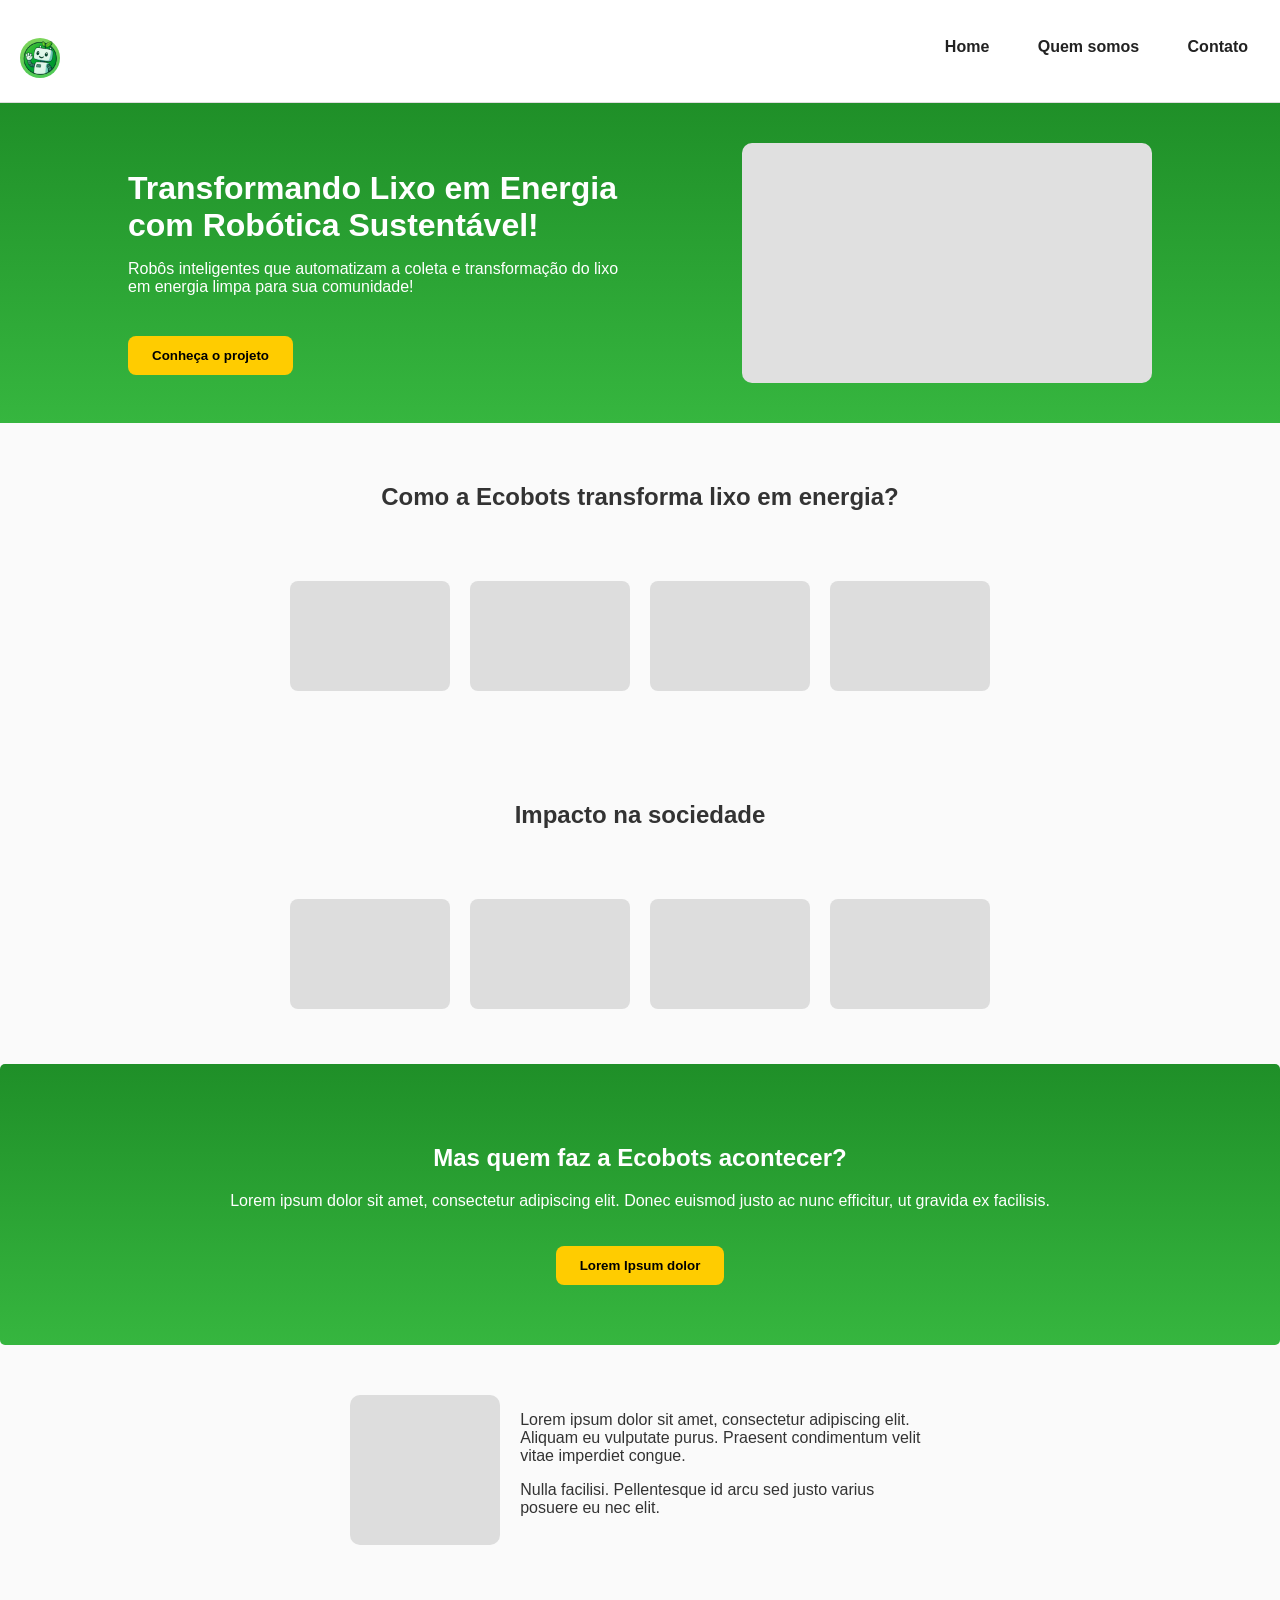
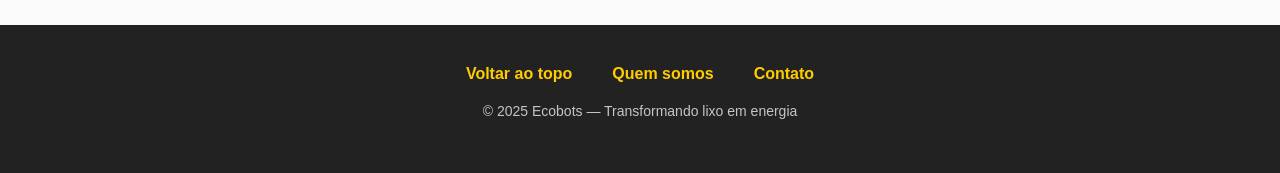
==== index.html @ 26a46a40 "primeiro commit" ====
<!DOCTYPE html>
<html lang="pt-br">
<head>
    <meta charset="UTF-8">
    <meta name="viewport" content="width=device-width, initial-scale=1.0">
    <title>Ecobots - Transformando lixo em energia</title>
    <link rel="stylesheet" href="style.css">
</head>
<body>

    <!-- NAVBAR -->
    <header class="navbar">
       <div class="logo">
    <img src="img/logo.jpg" alt="Logo da Ecobots">
</div>
        <nav>
            <a href="#">Home</a>
            <a href="quemSomos.html">Quem somos</a>
            <a href="#">Contato</a>
        </nav>
    </header>

    <!-- MAIN -->
    <section class="hero">
        <div class="hero-text">
            <h1>Transformando Lixo em Energia com Robótica Sustentável!</h1>
            <p>Robôs inteligentes que automatizam a coleta e transformação do lixo em energia limpa para sua comunidade!</p>
            <button class="btn">Conheça o projeto</button>
        </div>
        <div class="hero-img"></div>
    </section>

    <!-- COMO FUNCIONA -->
    <section class="section-title">
        <h2>Como a Ecobots transforma lixo em energia?</h2>
    </section>

    <section class="cards-row">
        <div class="card"></div>
        <div class="card"></div>
        <div class="card"></div>
        <div class="card"></div>
    </section>

    <!-- IMPACTO -->
    <section class="section-title">
        <h2>Impacto na sociedade</h2>
    </section>

    <section class="cards-row">
        <div class="card"></div>
        <div class="card"></div>
        <div class="card"></div>
        <div class="card"></div>
    </section>

    <!-- QUEM FAZ -->
    <section class="green-block">
        <h2>Mas quem faz a Ecobots acontecer?</h2>
        <p>Lorem ipsum dolor sit amet, consectetur adipiscing elit. Donec euismod justo ac nunc efficitur, ut gravida ex facilisis.</p>
        <button class="btn">Lorem Ipsum dolor</button>
    </section>

    <section class="cards-row">
        <div class="profile-img"></div>
        <div class="profile-text">
            <p>Lorem ipsum dolor sit amet, consectetur adipiscing elit. Aliquam eu vulputate purus. Praesent condimentum velit vitae imperdiet congue.</p>
            <p>Nulla facilisi. Pellentesque id arcu sed justo varius posuere eu nec elit.</p>
        </div>
    </section>

    <!-- FOOTER -->
<footer class="footer">
    <div class="footer-links">
        <a href="#">Voltar ao topo</a>
        <a href="quemSomos.html">Quem somos</a>
        <a href="#">Contato</a>
    </div>
    <p class="footer-copy">© 2025 Ecobots — Transformando lixo em energia</p>
</footer>


</body>
</html>
---- style.css ----
body {
    margin: 0;
    font-family: Arial, Helvetica, sans-serif;
    background: #fafafa;
    color: #333;
}

/* NAVBAR */
.navbar {
    display: flex;
    justify-content: space-between;
    padding: 20px;
    background: rgb(255, 255, 255);
    border-bottom: 1px solid #ddd;
    padding-top: 3%;
    
}

.navbar a {
    padding: 6px 12px;
    border-radius: 6px;
    transition: 0.3s ease;
}

.navbar a:hover {
    background: #1f8f28;
    color: white;
}

.logo img {
    height: 40px;
    width: auto;
    border-radius: 50%;
}


.navbar a {
    margin-left: 20px;
    text-decoration: none;
    color: #222;
    font-weight: 600;
    border-color: black;
}

/* HERO */
.hero {
    background: linear-gradient(#1f8f28, #36b63f);
    display: flex;
    justify-content: space-between;
    padding: 40px 10%;
    color: white;
}

.hero-text {
    max-width: 50%;
}

.hero-text h1 {
    font-size: 32px;
    margin-bottom: 15px;
}

.hero-text p {
    margin-bottom: 20px;
}

.hero-img {
    width: 40%;
    height: 240px;
    background: #e0e0e0;
    border-radius: 10px;
}

.green-block{
    border-radius: 5px;
}

/* CARDS */
.section-title {
    text-align: center;
    margin: 60px 0 20px;
}

.cards-row {
    display: flex;
    justify-content: center;
    gap: 20px;
    padding: 50px 10%;
    margin-bottom: 5px;
}

.card {
    width: 160px;
    height: 110px;
    background: #ddd;
    border-radius: 8px;
}

/* BLOCO VERDE */
.green-block {
    background: linear-gradient(#1f8f28, #36b63f);
    padding: 60px 10%;
    text-align: center;
    color: white;
}

.btn {
    background: #ffcc00;
    padding: 12px 24px;
    border: none;
    font-weight: bold;
    border-radius: 8px;
    cursor: pointer;
    margin-top: 20px;
}

/* PERFIL */
.profile-img {
    width: 150px;
    height: 150px;
    background: #ddd;
    border-radius: 10px;
}

.profile-text {
    max-width: 40%;
}

/* FOOTER */
.footer {
    background: #222;
    color: #eee;
    padding: 40px 10%;
    text-align: center;
    margin-top: 30px;
}

.footer-links {
    display: flex;
    justify-content: center;
    gap: 40px;
    margin-bottom: 20px;
}

.footer a {
    text-decoration: none;
    color: #ffcc00;
    font-weight: bold;
}

.footer a:hover {
    text-decoration: underline;
}

.footer-copy {
    font-size: 14px;
    opacity: 0.8;
}

/* TÍTULO DE PÁGINA */
.page-header {
    text-align: center;
    padding: 60px 10%;
    background: #1f8f28;
    color: white;
}

.page-header p {
    margin-top: 10px;
    opacity: 0.9;
}

/* QUEM SOMOS PÁGINA */
.quem-somos-page {
    display: flex;
    justify-content: space-between;
    align-items: flex-start;
    padding: 60px 10%;
    gap: 40px;
}

.qs-text {
    flex: 1;
    padding-bottom: 5px;
    color: #333;
}

.qs-text h2 {
    font-size: 26px;
    margin-top: 20px;
    color: #1f8f28;
}

.qs-text p, 
.qs-text ul {
    font-size: 16px;
    line-height: 1.6;
    margin-bottom: 15px;
}

.qs-img {
    width: 40%;
    height: 350px;
    background: #ccc;
    border-radius: 14px;
}

/* Responsividade */
@media (max-width: 900px) {
    .quem-somos-page {
        flex-direction: column;
        text-align: center;
    }

    .qs-img {
        width: 100%;
        height: 2
        50px;
    }
}
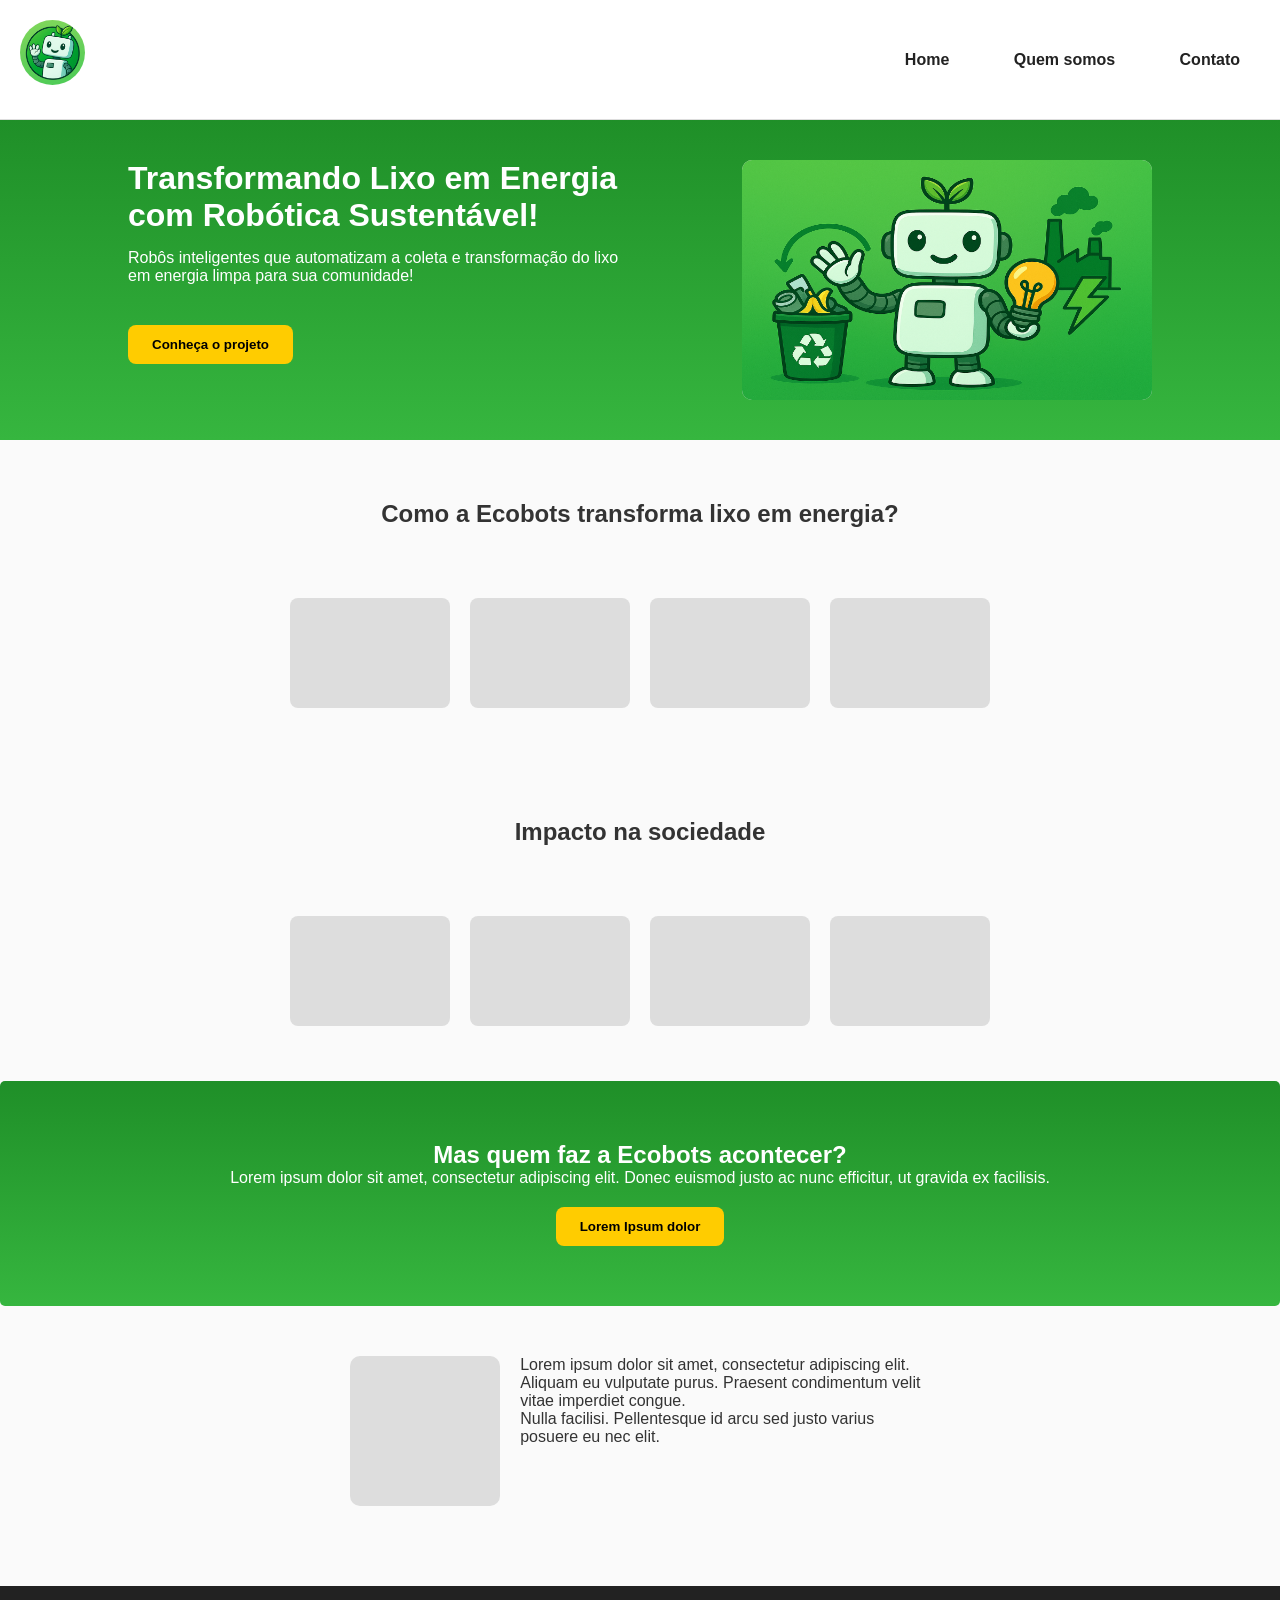
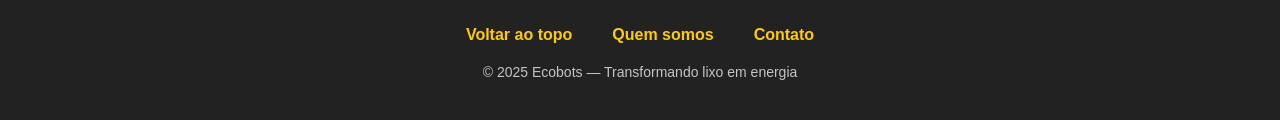
==== commit 88e7070d: "receba-adrian" ====
--- a/index.html
+++ b/index.html
@@ -1,84 +1,95 @@
 <!DOCTYPE html>
 <html lang="pt-br">
+
 <head>
     <meta charset="UTF-8">
     <meta name="viewport" content="width=device-width, initial-scale=1.0">
     <title>Ecobots - Transformando lixo em energia</title>
     <link rel="stylesheet" href="style.css">
 </head>
+
 <body>
 
     <!-- NAVBAR -->
     <header class="navbar">
-       <div class="logo">
-    <img src="img/logo.jpg" alt="Logo da Ecobots">
-</div>
+        <div class="logo">
+            <img src="img/logo.jpg" alt="Logo da Ecobots">
+        </div>
         <nav>
-            <a href="#">Home</a>
+            <a href="index.html">Home</a>
             <a href="quemSomos.html">Quem somos</a>
-            <a href="#">Contato</a>
+            <a href="contato.html">Contato</a>
         </nav>
     </header>
 
-    <!-- MAIN -->
-    <section class="hero">
-        <div class="hero-text">
-            <h1>Transformando Lixo em Energia com Robótica Sustentável!</h1>
-            <p>Robôs inteligentes que automatizam a coleta e transformação do lixo em energia limpa para sua comunidade!</p>
-            <button class="btn">Conheça o projeto</button>
-        </div>
-        <div class="hero-img"></div>
-    </section>
+    <main>
 
-    <!-- COMO FUNCIONA -->
-    <section class="section-title">
-        <h2>Como a Ecobots transforma lixo em energia?</h2>
-    </section>
+        <section class="hero">
+            <div class="hero-text">
+                <h1>Transformando Lixo em Energia com Robótica Sustentável!</h1>
+                <p>Robôs inteligentes que automatizam a coleta e transformação do lixo em energia limpa para sua
+                    comunidade!</p>
+                <button class="btn">Conheça o projeto</button>
+            </div>
+            <div class="hero-img">
+                <img src="img/Robo_energia_lixo.png" alt="img wally" class="img-main">
+            </div>
+        </section>
 
-    <section class="cards-row">
-        <div class="card"></div>
-        <div class="card"></div>
-        <div class="card"></div>
-        <div class="card"></div>
-    </section>
+        <!-- COMO FUNCIONA -->
+        <section class="section-title">
+            <h2>Como a Ecobots transforma lixo em energia?</h2>
+        </section>
 
-    <!-- IMPACTO -->
-    <section class="section-title">
-        <h2>Impacto na sociedade</h2>
-    </section>
+        <section class="cards-row">
+            <div class="card"></div>
+            <div class="card"></div>
+            <div class="card"></div>
+            <div class="card"></div>
+        </section>
 
-    <section class="cards-row">
-        <div class="card"></div>
-        <div class="card"></div>
-        <div class="card"></div>
-        <div class="card"></div>
-    </section>
+        <!-- IMPACTO -->
+        <section class="section-title">
+            <h2>Impacto na sociedade</h2>
+        </section>
 
-    <!-- QUEM FAZ -->
-    <section class="green-block">
-        <h2>Mas quem faz a Ecobots acontecer?</h2>
-        <p>Lorem ipsum dolor sit amet, consectetur adipiscing elit. Donec euismod justo ac nunc efficitur, ut gravida ex facilisis.</p>
-        <button class="btn">Lorem Ipsum dolor</button>
-    </section>
+        <section class="cards-row">
+            <div class="card"></div>
+            <div class="card"></div>
+            <div class="card"></div>
+            <div class="card"></div>
+        </section>
 
-    <section class="cards-row">
-        <div class="profile-img"></div>
-        <div class="profile-text">
-            <p>Lorem ipsum dolor sit amet, consectetur adipiscing elit. Aliquam eu vulputate purus. Praesent condimentum velit vitae imperdiet congue.</p>
-            <p>Nulla facilisi. Pellentesque id arcu sed justo varius posuere eu nec elit.</p>
-        </div>
-    </section>
+        <!-- QUEM FAZ -->
+        <section class="green-block">
+            <h2>Mas quem faz a Ecobots acontecer?</h2>
+            <p>Lorem ipsum dolor sit amet, consectetur adipiscing elit. Donec euismod justo ac nunc efficitur, ut
+                gravida ex facilisis.</p>
+            <button class="btn">Lorem Ipsum dolor</button>
+        </section>
+
+        <section class="cards-row">
+            <div class="profile-img"></div>
+            <div class="profile-text">
+                <p>Lorem ipsum dolor sit amet, consectetur adipiscing elit. Aliquam eu vulputate purus. Praesent
+                    condimentum velit vitae imperdiet congue.</p>
+                <p>Nulla facilisi. Pellentesque id arcu sed justo varius posuere eu nec elit.</p>
+            </div>
+        </section>
+
+    </main>
 
     <!-- FOOTER -->
-<footer class="footer">
-    <div class="footer-links">
-        <a href="#">Voltar ao topo</a>
-        <a href="quemSomos.html">Quem somos</a>
-        <a href="#">Contato</a>
-    </div>
-    <p class="footer-copy">© 2025 Ecobots — Transformando lixo em energia</p>
-</footer>
+    <footer class="footer">
+        <div class="footer-links">
+            <a href="#">Voltar ao topo</a>
+            <a href="quemSomos.html">Quem somos</a>
+            <a href="#">Contato</a>
+        </div>
+        <p class="footer-copy">© 2025 Ecobots — Transformando lixo em energia</p>
+    </footer>
 
 
 </body>
-</html>
+
+</html>
--- a/style.css
+++ b/style.css
@@ -1,3 +1,13 @@
+*, 
+*:after,
+*:before {
+    margin: 0;
+    padding: 0;
+    box-sizing: border-box;
+    text-decoration: none;
+}
+
+
 body {
     margin: 0;
     font-family: Arial, Helvetica, sans-serif;
@@ -9,15 +19,16 @@
 .navbar {
     display: flex;
     justify-content: space-between;
+    align-items: center;
     padding: 20px;
     background: rgb(255, 255, 255);
     border-bottom: 1px solid #ddd;
-    padding-top: 3%;
     
 }
 
 .navbar a {
-    padding: 6px 12px;
+    background-color: #ffffff;
+    padding: 6px 20px;
     border-radius: 6px;
     transition: 0.3s ease;
 }
@@ -28,9 +39,10 @@
 }
 
 .logo img {
-    height: 40px;
+    height: 65px;
     width: auto;
     border-radius: 50%;
+    margin-bottom: 10px;
 }
 
 
@@ -199,7 +211,7 @@
 }
 
 .qs-img {
-    width: 40%;
+    width: 45%;
     height: 350px;
     background: #ccc;
     border-radius: 14px;
@@ -218,3 +230,89 @@
         50px;
     }
 }
+
+.img-main {
+    height: 240px;
+    width: 100%;
+    border-radius: 10px;
+}
+
+.img-main-quem {
+    height: 350px;
+    width: 100%;
+    border-radius: 10px;
+}
+
+.img-contato {
+    width: 80%;
+    height: 300px;
+    border-radius: 10px;
+} 
+
+.hero-contato {
+    display: flex;
+    padding: 90px 24px;
+    height: 85vh;
+    background-color: #1f8f28;
+    
+    
+
+}
+
+.hero-contato-text {
+    width: 100%;
+    padding: 15px 20px;
+    display: flex;
+    flex-direction: column;
+    gap: 20px;
+    font-size: 20px;
+    color: white;
+    
+}
+
+.btn-contato {
+    background: #ffcc00;
+    padding: 12px 24px;
+    border: none;
+    font-weight: bold;
+    border-radius: 8px;
+    cursor: pointer;
+    margin-top: 20px;
+    width: 55%;
+}
+
+.hero-img-contato {
+    width: 105%;
+    height: auto;
+    padding-left: 200px;
+}
+
+.hero-ouvidoria {
+    
+}
+
+.hero-ouvidoria-text {
+    color: white;
+    background-color: #1b1a1abe;
+    font-size: 25px;    
+    text-align: center;
+    height: 80vh;
+    letter-spacing: 5px;
+    padding-top: 45px;
+    display: flex;
+    flex-direction: column;
+    gap: 20px;
+}
+
+.btn-ouvidoria {
+    width: 200px;
+    height: 25px;
+    background: #ffffff;
+    border: none;
+    font-weight: bold;
+    border-radius: 5px;
+    cursor: pointer;
+    display: flex;
+    align-items: center;
+    
+}
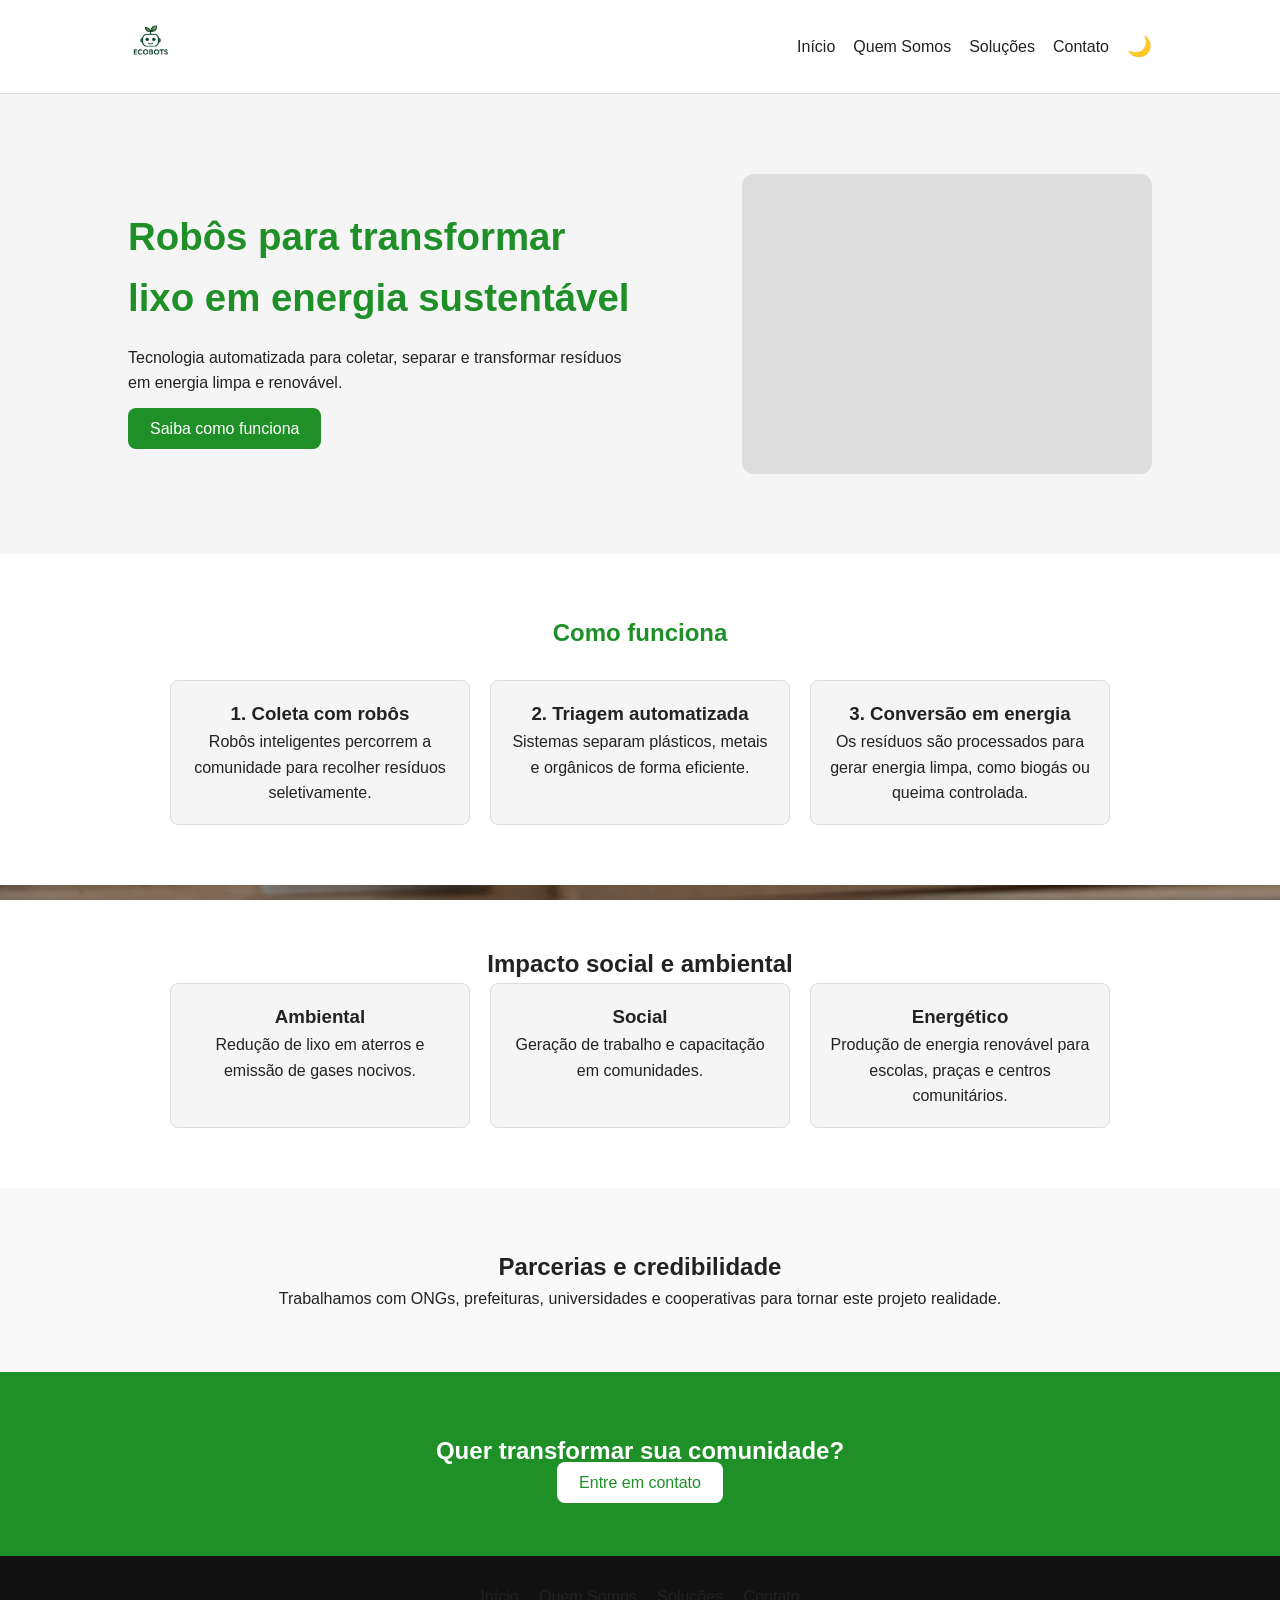
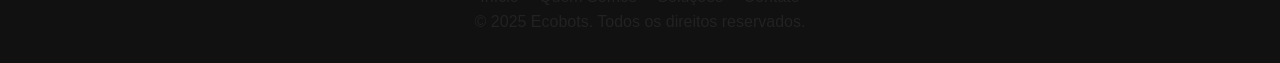
==== commit 51f6c15c: "segundo commit" ====
--- a/index.html
+++ b/index.html
@@ -1,95 +1,103 @@
 <!DOCTYPE html>
 <html lang="pt-br">
-
 <head>
-    <meta charset="UTF-8">
-    <meta name="viewport" content="width=device-width, initial-scale=1.0">
-    <title>Ecobots - Transformando lixo em energia</title>
-    <link rel="stylesheet" href="style.css">
+  <meta charset="utf-8" />
+  <meta name="viewport" content="width=device-width, initial-scale=1" />
+  <title>Ecobots – Robôs Sustentáveis para Gestão de Resíduos</title>
+  <link rel="stylesheet" href="style.css" />
 </head>
-
 <body>
 
-    <!-- NAVBAR -->
-    <header class="navbar">
-        <div class="logo">
-            <img src="img/logo.jpg" alt="Logo da Ecobots">
-        </div>
-        <nav>
-            <a href="index.html">Home</a>
-            <a href="quemSomos.html">Quem somos</a>
-            <a href="contato.html">Contato</a>
-        </nav>
-    </header>
+  <!-- BARRA DE NAVEGAÇÃO -->
+  <header class="barra-navegacao">
+    <div class="logo">
+      <img src="img/logo.png" alt="Logo Ecobots" />
+    </div>
 
-    <main>
+    <nav class="links-navegacao">
+      <a href="index.html">Início</a>
+      <a href="quem-somos.html">Quem Somos</a>
+      <a href="solucoes.html">Soluções</a>
+      <a href="contato.html">Contato</a>
+      <button id="alternar-tema" aria-label="Alternar tema">🌙</button>
+    </nav>
+  </header>
 
-        <section class="hero">
-            <div class="hero-text">
-                <h1>Transformando Lixo em Energia com Robótica Sustentável!</h1>
-                <p>Robôs inteligentes que automatizam a coleta e transformação do lixo em energia limpa para sua
-                    comunidade!</p>
-                <button class="btn">Conheça o projeto</button>
-            </div>
-            <div class="hero-img">
-                <img src="img/Robo_energia_lixo.png" alt="img wally" class="img-main">
-            </div>
-        </section>
+  <!-- PRINCIPAL -->
+  <main class="principal">
+    <div class="principal-conteudo">
+      <h1>Robôs para transformar lixo em energia sustentável</h1>
+      <p>Tecnologia automatizada para coletar, separar e transformar resíduos em energia limpa e renovável.</p>
+      <a href="solucoes.html" class="botao-primario">Saiba como funciona</a>
+    </div>
+    <div class="principal-imagem" role="img" aria-label="Imagem representativa"></div>
+  </main>
 
-        <!-- COMO FUNCIONA -->
-        <section class="section-title">
-            <h2>Como a Ecobots transforma lixo em energia?</h2>
-        </section>
+  <!-- COMO FUNCIONA -->
+  <section class="como-funciona animacao-entrada">
+    <h2>Como funciona</h2>
+    <div class="passos">
+      <article class="passo">
+        <h3>1. Coleta com robôs</h3>
+        <p>Robôs inteligentes percorrem a comunidade para recolher resíduos seletivamente.</p>
+      </article>
 
-        <section class="cards-row">
-            <div class="card"></div>
-            <div class="card"></div>
-            <div class="card"></div>
-            <div class="card"></div>
-        </section>
+      <article class="passo">
+        <h3>2. Triagem automatizada</h3>
+        <p>Sistemas separam plásticos, metais e orgânicos de forma eficiente.</p>
+      </article>
 
-        <!-- IMPACTO -->
-        <section class="section-title">
-            <h2>Impacto na sociedade</h2>
-        </section>
+      <article class="passo">
+        <h3>3. Conversão em energia</h3>
+        <p>Os resíduos são processados para gerar energia limpa, como biogás ou queima controlada.</p>
+      </article>
+    </div>
+  </section>
 
-        <section class="cards-row">
-            <div class="card"></div>
-            <div class="card"></div>
-            <div class="card"></div>
-            <div class="card"></div>
-        </section>
+  <!-- IMPACTO -->
+  <section class="impacto">
+    <h2>Impacto social e ambiental</h2>
+    <div class="cartoes-impacto">
+      <div class="cartao-impacto">
+        <h3>Ambiental</h3>
+        <p>Redução de lixo em aterros e emissão de gases nocivos.</p>
+      </div>
 
-        <!-- QUEM FAZ -->
-        <section class="green-block">
-            <h2>Mas quem faz a Ecobots acontecer?</h2>
-            <p>Lorem ipsum dolor sit amet, consectetur adipiscing elit. Donec euismod justo ac nunc efficitur, ut
-                gravida ex facilisis.</p>
-            <button class="btn">Lorem Ipsum dolor</button>
-        </section>
+      <div class="cartao-impacto">
+        <h3>Social</h3>
+        <p>Geração de trabalho e capacitação em comunidades.</p>
+      </div>
 
-        <section class="cards-row">
-            <div class="profile-img"></div>
-            <div class="profile-text">
-                <p>Lorem ipsum dolor sit amet, consectetur adipiscing elit. Aliquam eu vulputate purus. Praesent
-                    condimentum velit vitae imperdiet congue.</p>
-                <p>Nulla facilisi. Pellentesque id arcu sed justo varius posuere eu nec elit.</p>
-            </div>
-        </section>
+      <div class="cartao-impacto">
+        <h3>Energético</h3>
+        <p>Produção de energia renovável para escolas, praças e centros comunitários.</p>
+      </div>
+    </div>
+  </section>
 
-    </main>
+  <!-- PARCERIAS -->
+  <section class="parcerias">
+    <h2>Parcerias e credibilidade</h2>
+    <p>Trabalhamos com ONGs, prefeituras, universidades e cooperativas para tornar este projeto realidade.</p>
+  </section>
 
-    <!-- FOOTER -->
-    <footer class="footer">
-        <div class="footer-links">
-            <a href="#">Voltar ao topo</a>
-            <a href="quemSomos.html">Quem somos</a>
-            <a href="#">Contato</a>
-        </div>
-        <p class="footer-copy">© 2025 Ecobots — Transformando lixo em energia</p>
-    </footer>
+  <!-- CALL TO ACTION FINAL -->
+  <section class="cta-final">
+    <h2>Quer transformar sua comunidade?</h2>
+    <a href="contato.html" class="botao-primario">Entre em contato</a>
+  </section>
 
+  <!-- RODAPÉ -->
+  <footer class="rodape">
+    <div class="links-rodape">
+      <a href="index.html">Início</a>
+      <a href="quem-somos.html">Quem Somos</a>
+      <a href="solucoes.html">Soluções</a>
+      <a href="contato.html">Contato</a>
+    </div>
+    <p>© 2025 Ecobots. Todos os direitos reservados.</p>
+  </footer>
 
+  <script src="script.js"></script>
 </body>
-
-</html>+</html>
--- a/style.css
+++ b/style.css
@@ -1,318 +1,343 @@
-*, 
-*:after,
-*:before {
-    margin: 0;
-    padding: 0;
-    box-sizing: border-box;
-    text-decoration: none;
-}
-
-
-body {
-    margin: 0;
-    font-family: Arial, Helvetica, sans-serif;
-    background: #fafafa;
-    color: #333;
-}
-
-/* NAVBAR */
-.navbar {
-    display: flex;
-    justify-content: space-between;
-    align-items: center;
-    padding: 20px;
-    background: rgb(255, 255, 255);
-    border-bottom: 1px solid #ddd;
-    
-}
-
-.navbar a {
-    background-color: #ffffff;
-    padding: 6px 20px;
-    border-radius: 6px;
-    transition: 0.3s ease;
-}
-
-.navbar a:hover {
-    background: #1f8f28;
-    color: white;
-}
-
-.logo img {
-    height: 65px;
-    width: auto;
-    border-radius: 50%;
-    margin-bottom: 10px;
-}
-
-
-.navbar a {
-    margin-left: 20px;
-    text-decoration: none;
-    color: #222;
-    font-weight: 600;
-    border-color: black;
-}
-
-/* HERO */
-.hero {
-    background: linear-gradient(#1f8f28, #36b63f);
-    display: flex;
-    justify-content: space-between;
-    padding: 40px 10%;
-    color: white;
-}
-
-.hero-text {
-    max-width: 50%;
-}
-
-.hero-text h1 {
-    font-size: 32px;
-    margin-bottom: 15px;
-}
-
-.hero-text p {
-    margin-bottom: 20px;
-}
-
-.hero-img {
-    width: 40%;
-    height: 240px;
-    background: #e0e0e0;
-    border-radius: 10px;
-}
-
-.green-block{
-    border-radius: 5px;
-}
-
-/* CARDS */
-.section-title {
-    text-align: center;
-    margin: 60px 0 20px;
-}
-
-.cards-row {
-    display: flex;
-    justify-content: center;
-    gap: 20px;
-    padding: 50px 10%;
-    margin-bottom: 5px;
-}
-
-.card {
-    width: 160px;
-    height: 110px;
-    background: #ddd;
-    border-radius: 8px;
-}
-
-/* BLOCO VERDE */
-.green-block {
-    background: linear-gradient(#1f8f28, #36b63f);
-    padding: 60px 10%;
-    text-align: center;
-    color: white;
-}
-
-.btn {
-    background: #ffcc00;
-    padding: 12px 24px;
-    border: none;
-    font-weight: bold;
-    border-radius: 8px;
-    cursor: pointer;
-    margin-top: 20px;
-}
-
-/* PERFIL */
-.profile-img {
-    width: 150px;
-    height: 150px;
-    background: #ddd;
-    border-radius: 10px;
-}
-
-.profile-text {
-    max-width: 40%;
-}
-
-/* FOOTER */
-.footer {
-    background: #222;
-    color: #eee;
-    padding: 40px 10%;
-    text-align: center;
-    margin-top: 30px;
-}
-
-.footer-links {
-    display: flex;
-    justify-content: center;
-    gap: 40px;
-    margin-bottom: 20px;
-}
-
-.footer a {
-    text-decoration: none;
-    color: #ffcc00;
-    font-weight: bold;
-}
-
-.footer a:hover {
-    text-decoration: underline;
-}
-
-.footer-copy {
-    font-size: 14px;
-    opacity: 0.8;
-}
-
-/* TÍTULO DE PÁGINA */
-.page-header {
-    text-align: center;
-    padding: 60px 10%;
-    background: #1f8f28;
-    color: white;
-}
-
-.page-header p {
-    margin-top: 10px;
-    opacity: 0.9;
-}
-
-/* QUEM SOMOS PÁGINA */
-.quem-somos-page {
-    display: flex;
-    justify-content: space-between;
-    align-items: flex-start;
-    padding: 60px 10%;
-    gap: 40px;
-}
-
-.qs-text {
-    flex: 1;
-    padding-bottom: 5px;
-    color: #333;
-}
-
-.qs-text h2 {
-    font-size: 26px;
-    margin-top: 20px;
-    color: #1f8f28;
-}
-
-.qs-text p, 
-.qs-text ul {
-    font-size: 16px;
-    line-height: 1.6;
-    margin-bottom: 15px;
-}
-
-.qs-img {
-    width: 45%;
-    height: 350px;
-    background: #ccc;
-    border-radius: 14px;
-}
-
-/* Responsividade */
-@media (max-width: 900px) {
-    .quem-somos-page {
-        flex-direction: column;
-        text-align: center;
-    }
-
-    .qs-img {
-        width: 100%;
-        height: 2
-        50px;
-    }
-}
-
-.img-main {
-    height: 240px;
-    width: 100%;
-    border-radius: 10px;
-}
-
-.img-main-quem {
-    height: 350px;
-    width: 100%;
-    border-radius: 10px;
-}
-
-.img-contato {
-    width: 80%;
-    height: 300px;
-    border-radius: 10px;
-} 
-
-.hero-contato {
-    display: flex;
-    padding: 90px 24px;
-    height: 85vh;
-    background-color: #1f8f28;
-    
-    
-
-}
-
-.hero-contato-text {
-    width: 100%;
-    padding: 15px 20px;
-    display: flex;
-    flex-direction: column;
-    gap: 20px;
-    font-size: 20px;
-    color: white;
-    
-}
-
-.btn-contato {
-    background: #ffcc00;
-    padding: 12px 24px;
-    border: none;
-    font-weight: bold;
-    border-radius: 8px;
-    cursor: pointer;
-    margin-top: 20px;
-    width: 55%;
-}
-
-.hero-img-contato {
-    width: 105%;
-    height: auto;
-    padding-left: 200px;
-}
-
-.hero-ouvidoria {
-    
-}
-
-.hero-ouvidoria-text {
-    color: white;
-    background-color: #1b1a1abe;
-    font-size: 25px;    
-    text-align: center;
-    height: 80vh;
-    letter-spacing: 5px;
-    padding-top: 45px;
-    display: flex;
-    flex-direction: column;
-    gap: 20px;
-}
-
-.btn-ouvidoria {
-    width: 200px;
-    height: 25px;
-    background: #ffffff;
-    border: none;
-    font-weight: bold;
-    border-radius: 5px;
-    cursor: pointer;
-    display: flex;
-    align-items: center;
-    
-}+/* =========================================================
+   RESET / BASE
+========================================================= */
+* { margin: 0; padding: 0; box-sizing: border-box; }
+
+/* Variáveis de tema (claro) */
+:root{
+  --fundo: #ffffff;
+  --card: #f5f5f5;
+  --card-alt: #f9f9f9;
+  --texto: #222222;
+  --borda: #dddddd;
+  --primario: #1f8f28;
+}
+
+/* Tema escuro */
+.dark-mode{
+  --fundo: #0e0e0e;
+  --card: #151515;
+  --card-alt: #1a1a1a;
+  --texto: #e4e4e4;
+  --borda: #555;
+  --primario: #4caf50;
+}
+
+/* Corpo / fundo (suporta imagem de fundo) */
+body{
+  font-family: 'Poppins', sans-serif;
+  background: var(--fundo) url("img/fundo.jpg") no-repeat center center fixed;
+  background-size: cover;
+  color: var(--texto);
+  transition: background 0.3s ease, color 0.3s ease;
+  line-height: 1.6;
+}
+
+/* Fundo para modo escuro (se tiver imagem alternativa) */
+body.dark-mode{
+  background: #000 url("img/fundo-escuro.jpg") no-repeat center center fixed;
+  background-size: cover;
+}
+
+/* =========================================================
+   BARRA DE NAVEGAÇÃO
+========================================================= */
+.barra-navegacao{
+  display:flex;
+  justify-content:space-between;
+  align-items:center;
+  padding:20px 10%;
+  background:var(--fundo);
+  border-bottom:1px solid var(--borda);
+}
+
+.logo img{
+  height:45px;
+  border-radius:8px;
+}
+
+.links-navegacao{
+  display:flex;
+  align-items:center;
+  gap:18px;
+}
+
+.links-navegacao a{
+  color:var(--texto);
+  text-decoration:none;
+  font-weight:500;
+  transition: color .25s;
+}
+
+.links-navegacao a:hover{ color:var(--primario); }
+
+/* Botão alternar tema */
+#alternar-tema{
+  cursor:pointer;
+  background:transparent;
+  border:none;
+  font-size:20px;
+  color:var(--texto);
+}
+
+/* =========================================================
+   PRINCIPAL (HERO)
+========================================================= */
+.principal{
+  display:flex;
+  align-items:center;
+  justify-content:space-between;
+  padding:80px 10%;
+  background:var(--card);
+}
+
+.principal-conteudo{ max-width:50%; }
+
+.principal-conteudo h1{
+  font-size:2.4rem;
+  color:var(--primario);
+  margin-bottom:16px;
+}
+
+.principal-conteudo p{ margin-bottom:20px; color:var(--texto); }
+
+.botao-primario{
+  background:var(--primario);
+  color:#fff;
+  padding:12px 22px;
+  text-decoration:none;
+  border-radius:8px;
+}
+
+/* placeholder imagem principal */
+.principal-imagem{
+  width:40%;
+  height:300px;
+  background:var(--borda);
+  border-radius:12px;
+}
+
+/* =========================================================
+   COMO FUNCIONA
+========================================================= */
+.como-funciona{ padding:60px 10%; text-align:center; background:var(--fundo); }
+
+.como-funciona h2{ color:var(--primario); margin-bottom:28px; }
+
+.passos{
+  display:flex;
+  gap:20px;
+  justify-content:center;
+}
+
+.passo{
+  max-width:300px;
+  background:var(--card);
+  padding:18px;
+  border-radius:8px;
+  border:1px solid var(--borda);
+}
+
+/* =========================================================
+   IMPACTO
+========================================================= */
+.impacto{ padding:60px 10%; text-align:center; }
+
+.cartoes-impacto{
+  display:flex;
+  gap:20px;
+  justify-content:center;
+}
+
+.cartao-impacto{
+  max-width:300px;
+  background:var(--card);
+  padding:18px;
+  border-radius:8px;
+  border:1px solid var(--borda);
+}
+
+/* =========================================================
+   PARCERIAS
+========================================================= */
+.parcerias{
+  padding:60px 10%;
+  text-align:center;
+  background:var(--card-alt);
+}
+
+/* =========================================================
+   CTA FINAL
+========================================================= */
+.cta-final{
+  padding:60px 10%;
+  text-align:center;
+  background:var(--primario);
+  color:#fff;
+}
+
+.cta-final .botao-primario{ 
+    background:#fff; color:var(--primario);
+ }
+
+/* =========================================================
+   RODAPÉ
+========================================================= */
+.rodape{
+  background:#111;
+  padding:28px 10%;
+  color:var(--texto);
+  text-align:center;
+}
+
+.links-rodape a{ color:var(--texto); text-decoration:none; margin:0 8px; }
+
+/* =========================================================
+   QUEM SOMOS (página)
+========================================================= */
+.quem-somos-cabecalho{
+  padding:64px 10%;
+  background:var(--primario);
+  color:#fff;
+  text-align:center;
+}
+
+.secao-missao, .secao-visao{
+  padding:56px 10%;
+  background:var(--fundo);
+}
+
+.container{ display:flex; gap:30px; align-items:center; }
+
+.container.invertido{ flex-direction:row-reverse; }
+
+.texto h2{ color:var(--primario); margin-bottom:10px; }
+
+.imagem-missao, .imagem-visao{ flex:1; height:240px; background:var(--borda); border-radius:10px; }
+
+/* =========================================================
+   VALORES / EQUIPE
+========================================================= */
+.grade-valores{ display:grid; gap:20px; grid-template-columns:repeat(auto-fit,minmax(220px,1fr)); margin-top:20px; }
+
+.cartao-valor{ background:var(--card); padding:16px; border-radius:8px; border:1px solid var(--borda); }
+
+.grade-equipe{ display:grid; gap:20px; grid-template-columns:repeat(auto-fit,minmax(220px,1fr)); margin-top:20px; }
+
+.cartao-membro{ background:var(--card); padding:16px; border-radius:8px; border:1px solid var(--borda); text-align:center; }
+
+.foto-membro{ height:140px; background:var(--borda); border-radius:8px; margin-bottom:12px; }
+
+/* =========================================================
+   RESPONSIVIDADE
+========================================================= */
+@media (max-width:900px){
+  .principal{ flex-direction:column; text-align:center; padding:48px 6%; }
+  .principal-imagem{ width:100%; height:220px; margin-top:20px; }
+  .passos, .cartoes-impacto, .grade-valores, .grade-equipe{ flex-direction:column; display:block; }
+  .container{ flex-direction:column; }
+  .links-navegacao{ gap:10px; }
+}
+
+/* FORMULÁRIO DE CONTATO */
+.secao-formulario {
+  padding: 60px 10%;
+  background: var(--bg-color);
+}
+
+.formulario-container {
+  max-width: 700px;
+  margin: 0 auto;
+  background: var(--card-color);
+  padding: 30px;
+  border-radius: 12px;
+  border: 1px solid var(--border-color);
+}
+
+.formulario-container h2 {
+  color: var(--primary-color);
+  margin-bottom: 20px;
+  text-align: center;
+}
+
+.formulario-contato {
+  display: flex;
+  flex-direction: column;
+  gap: 15px;
+}
+
+.formulario-contato label {
+  font-weight: 500;
+  color: var(--text-color);
+}
+
+.formulario-contato input,
+.formulario-contato textarea {
+  padding: 12px;
+  border-radius: 8px;
+  border: 1px solid var(--border-color);
+  background: var(--card-alt);
+  color: var(--text-color);
+  font-size: 1rem;
+}
+
+.formulario-contato input:focus,
+.formulario-contato textarea:focus {
+  outline: 2px solid var(--primary-color);
+}
+
+.formulario-contato button {
+  margin-top: 10px;
+  align-self: center;
+}
+
+/* ---------- ANIMAÇÕES PROFISSIONAIS ---------- */
+
+/* Estado inicial (antes de aparecer) */
+.animacao-entrada {
+  opacity: 0;
+  transform: translateY(25px);
+  transition: opacity 0.6s ease, transform 0.6s ease;
+}
+
+/* Quando estiver visível */
+.animacao-visivel {
+  opacity: 1;
+  transform: translateY(0);
+}
+
+/* Slide suave da esquerda */
+.animacao-esquerda {
+  opacity: 0;
+  transform: translateX(-35px);
+  transition: opacity 0.6s ease, transform 0.6s ease;
+}
+
+.animacao-esquerda.animacao-visivel {
+  opacity: 1;
+  transform: translateX(0);
+}
+
+/* Slide suave da direita */
+.animacao-direita {
+  opacity: 0;
+  transform: translateX(35px);
+  transition: opacity 0.6s ease, transform 0.6s ease;
+}
+
+.animacao-direita.animacao-visivel {
+  opacity: 1;
+  transform: translateX(0);
+}
+
+/* Leve zoom-in para cartões */
+.animacao-zoom {
+  opacity: 0;
+  transform: scale(0.96);
+  transition: opacity 0.6s ease, transform 0.6s ease;
+}
+
+.animacao-zoom.animacao-visivel {
+  opacity: 1;
+  transform: scale(1);
+}
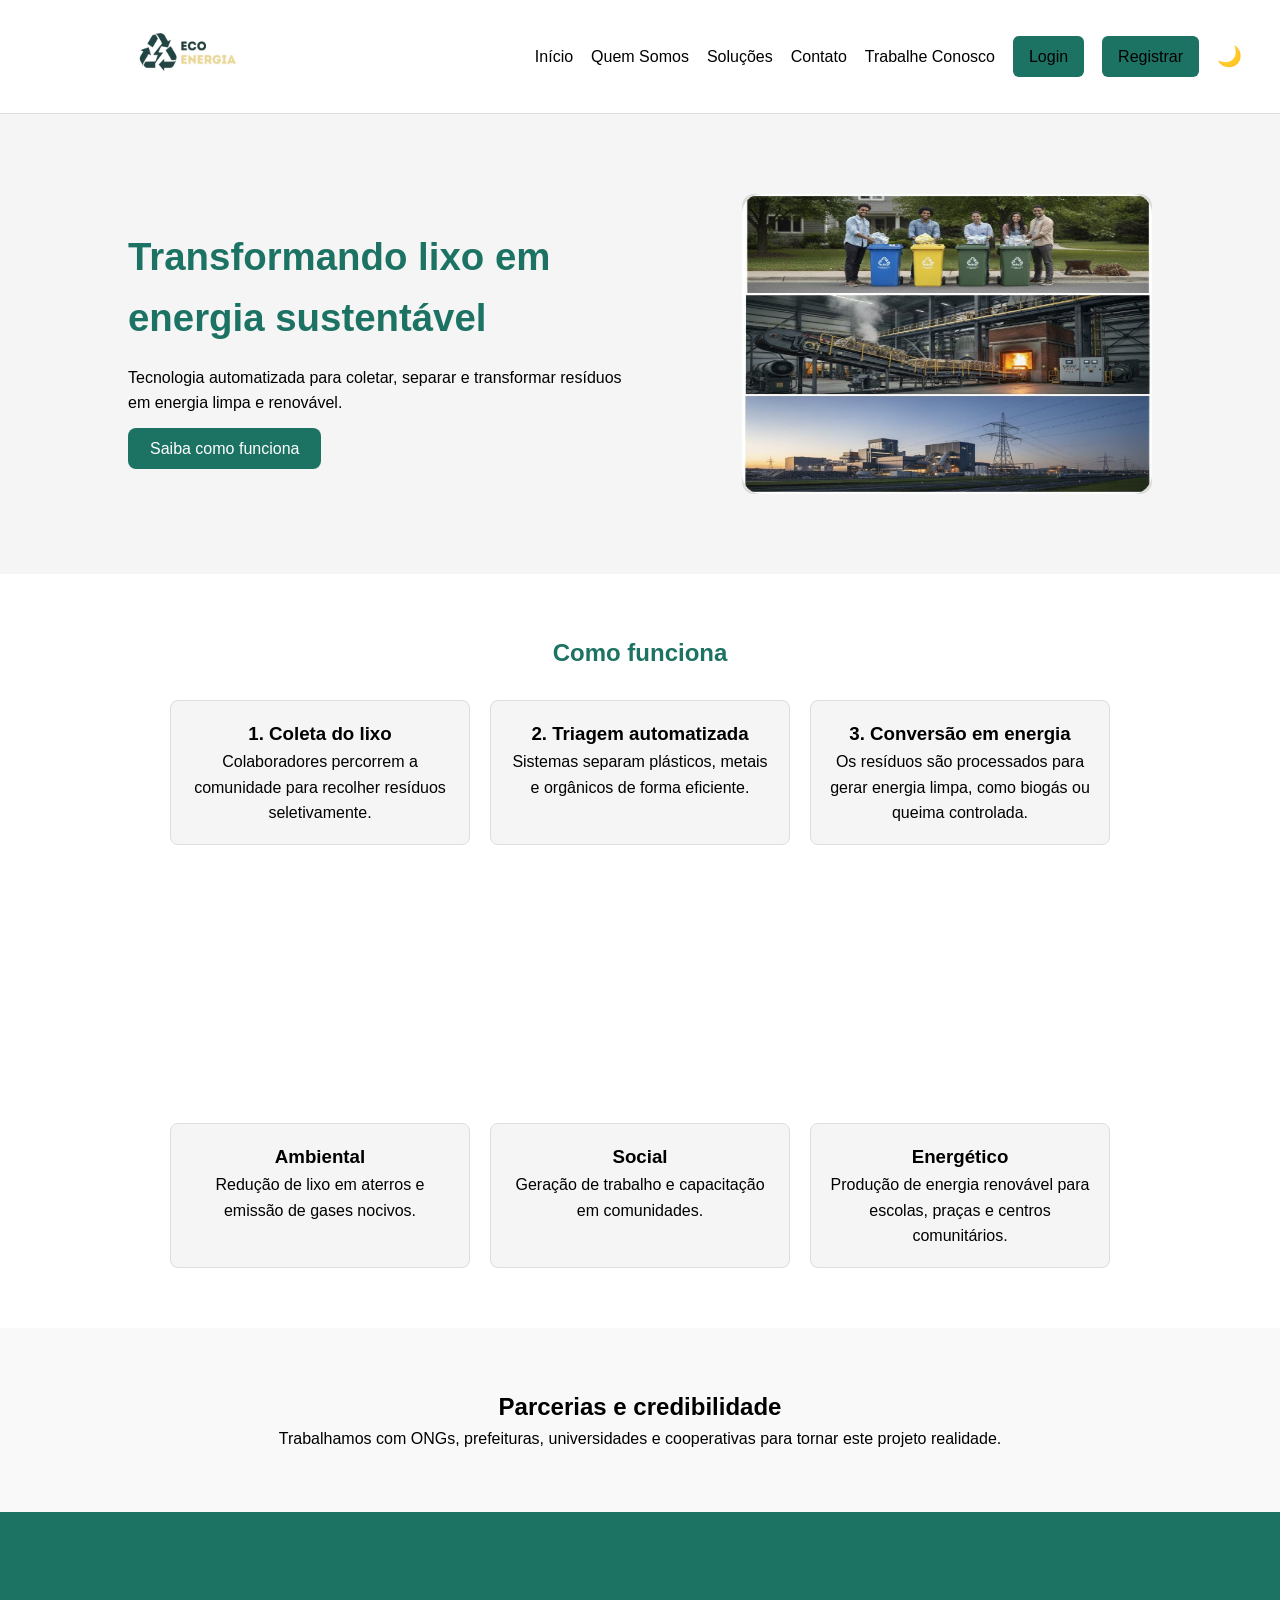
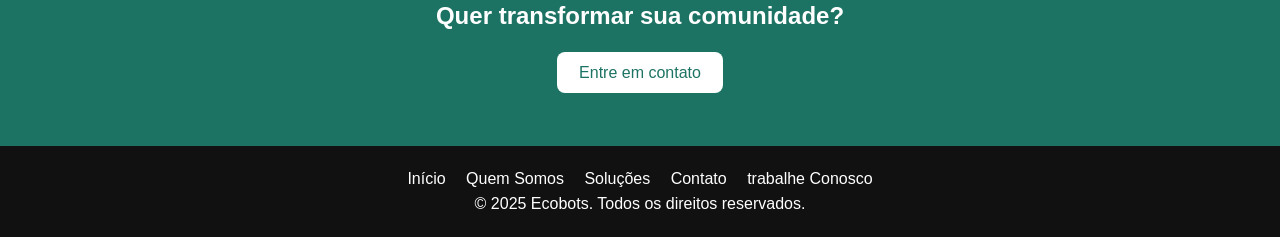
==== commit 87dce255: "Atualização" ====
--- a/index.html
+++ b/index.html
@@ -1,36 +1,43 @@
 <!DOCTYPE html>
 <html lang="pt-br">
+
 <head>
   <meta charset="utf-8" />
   <meta name="viewport" content="width=device-width, initial-scale=1" />
-  <title>Ecobots – Robôs Sustentáveis para Gestão de Resíduos</title>
+  <title>EcoEnergia – Coleta Sustentável para Gestão de Resíduos</title>
   <link rel="stylesheet" href="style.css" />
 </head>
+
 <body>
 
   <!-- BARRA DE NAVEGAÇÃO -->
   <header class="barra-navegacao">
-    <div class="logo">
-      <img src="img/logo.png" alt="Logo Ecobots" />
-    </div>
+    <a class="logo" href="index.html">
+      <img src="img/Logo_projeto.jpeg" alt="Logo EcoEnergia" />
+    </a>
 
     <nav class="links-navegacao">
       <a href="index.html">Início</a>
       <a href="quem-somos.html">Quem Somos</a>
       <a href="solucoes.html">Soluções</a>
       <a href="contato.html">Contato</a>
-      <button id="alternar-tema" aria-label="Alternar tema">🌙</button>
+      <a href="trabalhe-conosco.html">Trabalhe Conosco</a>
+      <a href="login.html" class="btn-auth">Login</a>
+      <a href="register.html" class="btn-auth">Registrar</a>
+      <button id="alternar-tema" class="btn-tema" aria-label="Alternar tema">🌙</button>
     </nav>
   </header>
 
   <!-- PRINCIPAL -->
   <main class="principal">
     <div class="principal-conteudo">
-      <h1>Robôs para transformar lixo em energia sustentável</h1>
+      <h1>Transformando lixo em energia sustentável</h1>
       <p>Tecnologia automatizada para coletar, separar e transformar resíduos em energia limpa e renovável.</p>
       <a href="solucoes.html" class="botao-primario">Saiba como funciona</a>
     </div>
-    <div class="principal-imagem" role="img" aria-label="Imagem representativa"></div>
+    <div class="principal-imagem" role="img" aria-label="">
+      <img src="./img/Imagem_01_index.jpeg" alt="Imagem sei la">
+    </div>
   </main>
 
   <!-- COMO FUNCIONA -->
@@ -38,8 +45,8 @@
     <h2>Como funciona</h2>
     <div class="passos">
       <article class="passo">
-        <h3>1. Coleta com robôs</h3>
-        <p>Robôs inteligentes percorrem a comunidade para recolher resíduos seletivamente.</p>
+        <h3>1. Coleta do lixo</h3>
+        <p>Colaboradores percorrem a comunidade para recolher resíduos seletivamente.</p>
       </article>
 
       <article class="passo">
@@ -94,10 +101,12 @@
       <a href="quem-somos.html">Quem Somos</a>
       <a href="solucoes.html">Soluções</a>
       <a href="contato.html">Contato</a>
+      <a href="trabalhe-conosco.html">trabalhe Conosco</a>
     </div>
     <p>© 2025 Ecobots. Todos os direitos reservados.</p>
   </footer>
 
   <script src="script.js"></script>
 </body>
-</html>
+
+</html>
--- a/style.css
+++ b/style.css
@@ -8,10 +8,12 @@
   --fundo: #ffffff;
   --card: #f5f5f5;
   --card-alt: #f9f9f9;
-  --texto: #222222;
-  --borda: #dddddd;
-  --primario: #1f8f28;
-}
+  --borda: #ddd;
+  --primario: #1D7363;
+  --footer-texto: #ffffff;
+  --conteudo-texto: #ffffff;
+}
+
 
 /* Tema escuro */
 .dark-mode{
@@ -52,7 +54,7 @@
 }
 
 .logo img{
-  height:45px;
+  height:65px;
   border-radius:8px;
 }
 
@@ -69,16 +71,20 @@
   transition: color .25s;
 }
 
+
 .links-navegacao a:hover{ color:var(--primario); }
 
 /* Botão alternar tema */
-#alternar-tema{
+.btn-tema{
   cursor:pointer;
   background:transparent;
   border:none;
   font-size:20px;
   color:var(--texto);
-}
+  margin-left: auto;
+  margin-right: -90px;
+}
+
 
 /* =========================================================
    PRINCIPAL (HERO)
@@ -99,6 +105,13 @@
   margin-bottom:16px;
 }
 
+.principal-imagem img {
+   width: 100%;
+    height: 300px;
+    border-radius: 10px;
+    border-radius: 20px;
+}
+
 .principal-conteudo p{ margin-bottom:20px; color:var(--texto); }
 
 .botao-primario{
@@ -141,7 +154,17 @@
 /* =========================================================
    IMPACTO
 ========================================================= */
-.impacto{ padding:60px 10%; text-align:center; }
+.impacto { 
+  padding:60px 10%; 
+  text-align:center; 
+
+}
+
+.impacto h2 { 
+  padding:60px 10%; 
+  text-align:center; 
+
+}
 
 .cartoes-impacto{
   display:flex;
@@ -176,6 +199,11 @@
   color:#fff;
 }
 
+.cta-final h2 {
+  padding:25px 10%;
+  text-align:center;
+}
+
 .cta-final .botao-primario{ 
     background:#fff; color:var(--primario);
  }
@@ -207,13 +235,40 @@
   background:var(--fundo);
 }
 
+
 .container{ display:flex; gap:30px; align-items:center; }
 
+.container-invertido{ display:flex; gap:30px; align-items:center; }
+
 .container.invertido{ flex-direction:row-reverse; }
 
 .texto h2{ color:var(--primario); margin-bottom:10px; }
 
-.imagem-missao, .imagem-visao{ flex:1; height:240px; background:var(--borda); border-radius:10px; }
+.imagem-missao, .imagem-visao{ flex:1; height:140px; background:var(-borda); border-radius:10px; }
+
+.imagem-missao img {
+  width: 250px;
+  height: 150px;
+  object-fit: cover;
+  object-position: initial;
+  border-radius: 10px;
+}
+
+.imagem-visao img {
+  width: auto;
+  height: auto;
+  object-fit: cover;
+  object-position: initial;
+  border-radius: 10px;
+}
+
+.container-invertido img {
+  height: 100%;
+  width: 100%;
+  object-fit: cover;
+  transform: scale();
+  flex-direction: row-reverse;
+}
 
 /* =========================================================
    VALORES / EQUIPE
@@ -227,6 +282,45 @@
 .cartao-membro{ background:var(--card); padding:16px; border-radius:8px; border:1px solid var(--borda); text-align:center; }
 
 .foto-membro{ height:140px; background:var(--borda); border-radius:8px; margin-bottom:12px; }
+
+.foto-membro img {
+  width: 100%;
+  height: 150px;
+  object-fit: cover;
+  object-position:center 45%;
+  border-radius: 15px;
+}
+
+.foto-membro-solu{ height:140px; background:var(--borda); border-radius:8px; margin-bottom:12px; }
+
+.foto-membro-solu img {
+  width: 100%;
+  height: 150px;
+  object-fit: cover;
+  object-position:center 65%;
+  border-radius: 15px;
+}
+
+
+.valores {
+  padding-top: 35px;
+  text-align: center;
+}
+
+.equipe h2{
+  padding-top: 35px;
+  text-align: center;
+}
+
+.equipe p {
+  text-align: center;
+}
+
+.equipe {
+  padding-bottom: 35px;
+
+}
+
 
 /* =========================================================
    RESPONSIVIDADE
@@ -258,6 +352,12 @@
   color: var(--primary-color);
   margin-bottom: 20px;
   text-align: center;
+}
+
+.formulario-container p {
+  color: var(--primary-color);
+  text-align: center;
+  margin-bottom: 20px;
 }
 
 .formulario-contato {
@@ -341,3 +441,177 @@
   opacity: 1;
   transform: scale(1);
 }
+
+
+/* CORES DOS ELEMENTOS DO SITE*/
+footer.rodape {
+    color: var(--footer-texto);
+    padding: 20px;
+}
+
+section.impacto h2 {
+  color: var(--conteudo-texto);
+}
+
+section.valores h2 {
+  color: var(--conteudo-texto);
+}
+
+section.equipe h2 {
+  color: var(--conteudo-texto);
+}
+
+.descricao-equipe {
+  color: var(--conteudo-texto);
+}
+
+.secao-formulario h2 {
+  color: var(--conteudo-texto);
+}
+
+.secao-formulario p {
+  color: var(--conteudo-texto);
+}
+
+form label {
+  color: var(--conteudo-texto);
+}
+
+#form-contato label {
+  color: var(--conteudo-texto);
+}
+
+/*CSS DA PAGINA DE LOGIN E REGISTRO*/
+
+/* ==== FORMULÁRIOS SIMPLES ==== */
+
+.form-container {
+    width: 100%;
+    padding: 60px 10%;
+    display: flex;
+    justify-content: center;
+    align-items: center;
+}
+
+.form-card {
+    background: #ffffff;
+    padding: 30px;
+    width: 100%;
+    max-width: 420px;
+    border-radius: 8px;
+    box-shadow: 0 0 10px rgba(0,0,0,0.08);
+}
+
+.form-card h2 {
+    margin-bottom: 20px;
+    color: var(--principal-escuro);
+}
+
+.form-card label {
+    font-weight: 600;
+    color: var(--principal-escuro);
+    margin-top: 10px;
+}
+
+.form-card input {
+    width: 100%;
+    padding: 12px;
+    margin: 5px 0 15px;
+    border-radius: 6px;
+    border: 1px solid #ccc;
+    background: var(--cinza-claro);
+}
+
+.form-card .btn {
+    width: 100%;
+    padding: 12px;
+    margin-top: 10px;
+}
+
+.small-text {
+    font-size: 14px;
+    margin-top: 15px;
+    text-align: center;
+}
+
+.small-text a {
+    color: var(--principal-escuro);
+    font-weight: bold;
+}
+
+.checkbox-termos {
+    display: flex;
+    align-items: center;
+    gap: 10px;
+    margin: 10px 0 20px;
+}
+
+.checkbox-termos label {
+    font-size: 14px;
+    color: var(--principal-escuro);
+}
+
+.navbar img {
+  margin: 20px;
+}
+
+/*CSS PAGINA REGISTER COMPANY*/
+
+.form-container {
+  width: 100%;
+  padding: 60px 10%;
+  display: flex;
+  justify-content: center;
+  align-items: center;
+}
+
+.form-card {
+  background: #ffffff;
+  padding: 30px;
+  width: 100%;
+  max-width: 480px;
+  border-radius: 8px;
+  box-shadow: 0 0 10px rgba(0,0,0,0.08);
+}
+
+.form-card input {
+  width: 100%;
+  padding: 12px;
+  margin: 5px 0 15px;
+  border-radius: 6px;
+  border: 1px solid #ccc;
+  background: var(--cinza-claro);
+}
+
+.checkbox-termos {
+  display: flex;
+  gap: 10px;
+  margin: 10px 0 20px;
+}
+
+.checkbox-termos {
+  display: flex;
+  align-items: center;
+  gap: 8px;
+  white-space: nowrap;
+}
+
+.checkbox-termos input[type="checkbox"] {
+    width: 18px;
+    height: 18px;
+    cursor: pointer;
+}
+
+.checkbox-termos input[type="checkbox"] {
+    transform: translateY(8px); /* Ajuste fino */
+}
+
+/*Estilo dos botoes login e register*/
+.btn-auth {
+ padding: 8px 16px;
+    background-color: #1D7363; /* lilás do seu site */
+    color: #fff;
+    border-radius: 6px;
+    text-decoration: none;
+    transition: 0.3s;
+}
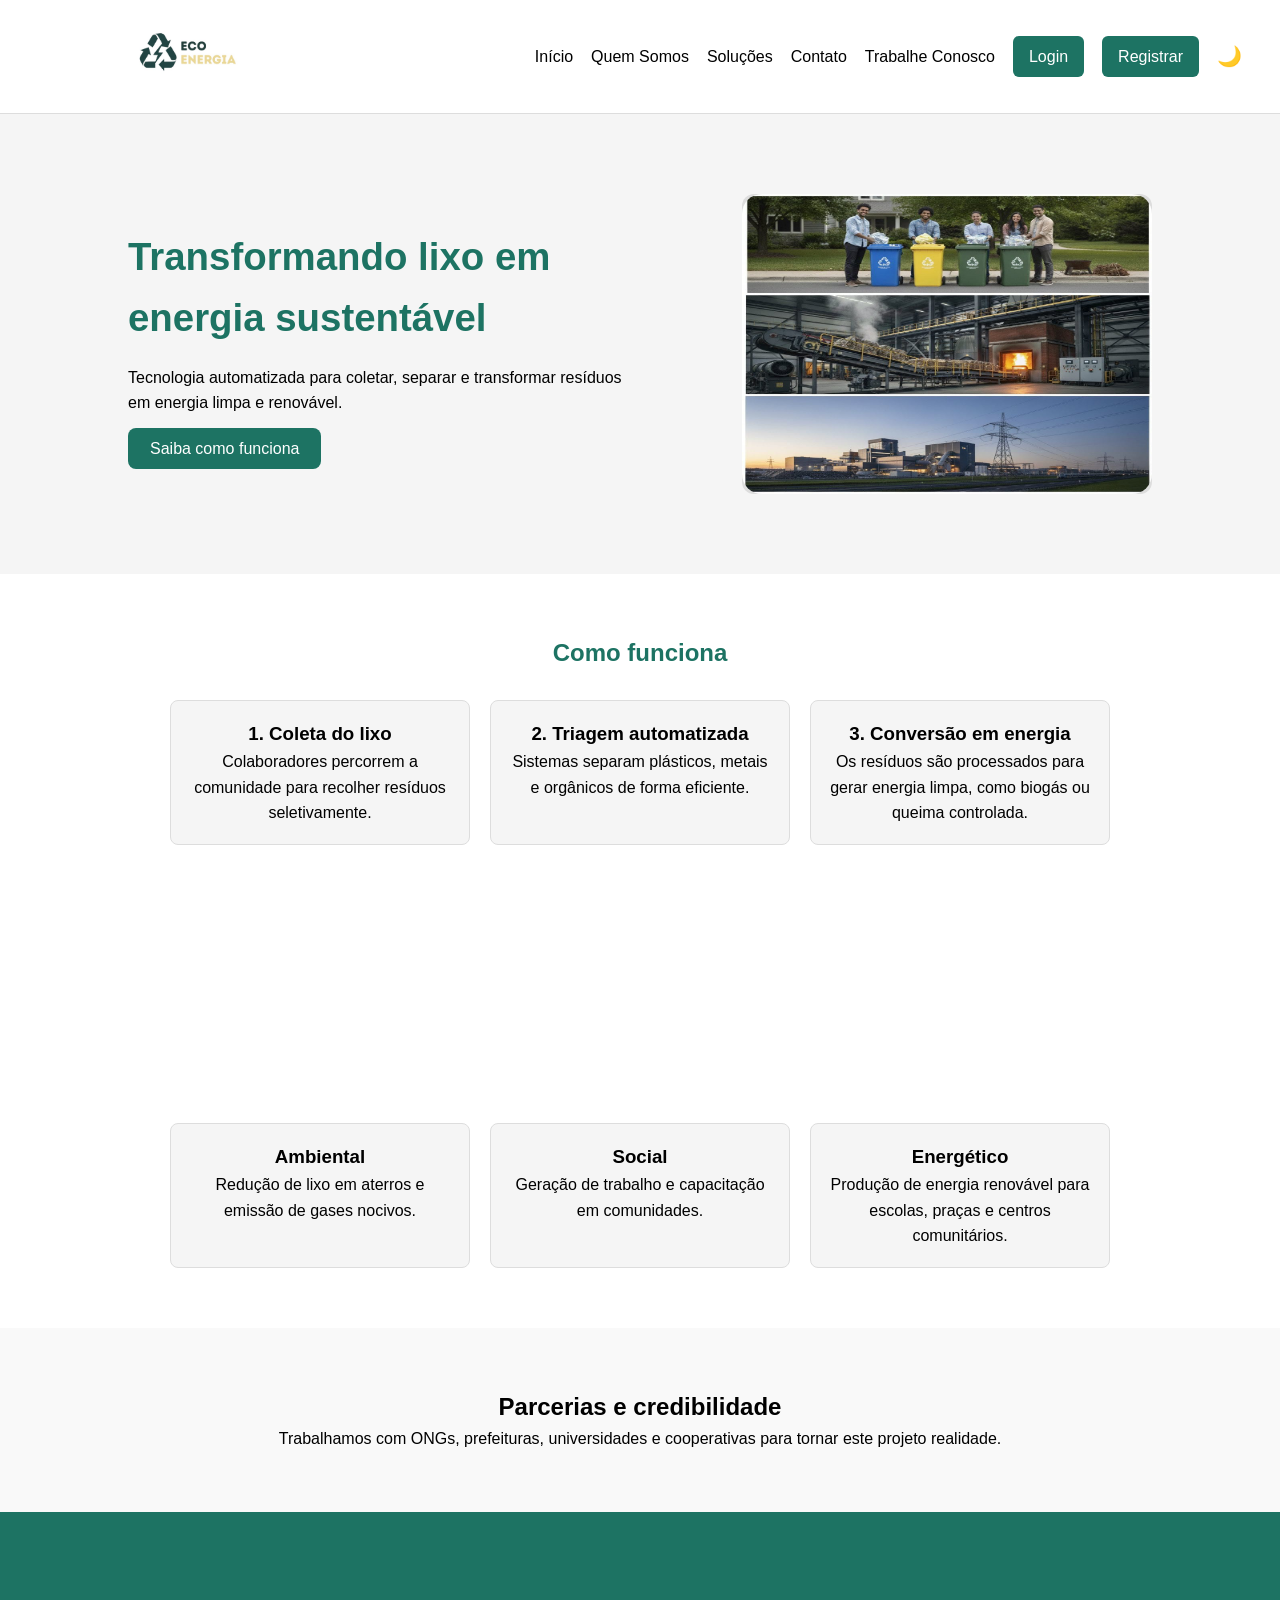
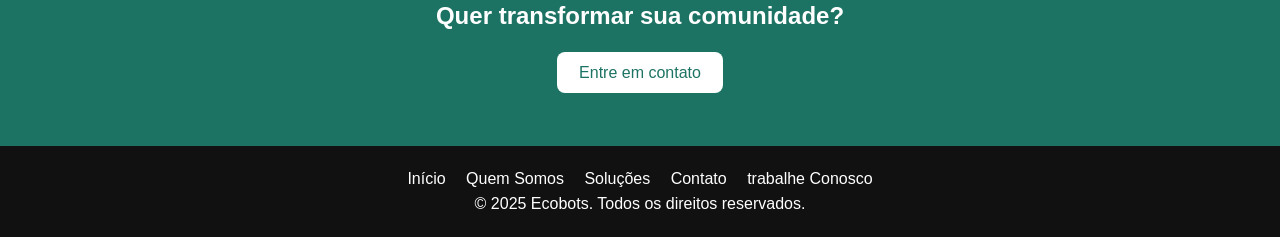
==== commit c78b5140: "Atualizações" ====
--- a/index.html
+++ b/index.html
@@ -6,6 +6,7 @@
   <meta name="viewport" content="width=device-width, initial-scale=1" />
   <title>EcoEnergia – Coleta Sustentável para Gestão de Resíduos</title>
   <link rel="stylesheet" href="style.css" />
+  <link rel="icon" href="./img/Icon_Logo.ico" type="image/x-icon"/>
 </head>
 
 <body>
@@ -24,7 +25,7 @@
       <a href="trabalhe-conosco.html">Trabalhe Conosco</a>
       <a href="login.html" class="btn-auth">Login</a>
       <a href="register.html" class="btn-auth">Registrar</a>
-      <button id="alternar-tema" class="btn-tema" aria-label="Alternar tema">🌙</button>
+      <button id="alternar-tema" class="btn-tema" aria-label="Alternar tema">🌙</button> 
     </nav>
   </header>
 
--- a/style.css
+++ b/style.css
@@ -22,24 +22,41 @@
   --card-alt: #1a1a1a;
   --texto: #e4e4e4;
   --borda: #555;
-  --primario: #4caf50;
+  --primario: #1d7363;
 }
 
 /* Corpo / fundo (suporta imagem de fundo) */
 body{
   font-family: 'Poppins', sans-serif;
-  background: var(--fundo) url("img/fundo.jpg") no-repeat center center fixed;
+  background: var(--fundo) url("./img/EcoEnergiaSiteBackground.jpg") no-repeat center center fixed;
   background-size: cover;
+  background-position: center;
+  background-repeat: no-repeat;
   color: var(--texto);
   transition: background 0.3s ease, color 0.3s ease;
   line-height: 1.6;
 }
+
 
 /* Fundo para modo escuro (se tiver imagem alternativa) */
 body.dark-mode{
   background: #000 url("img/fundo-escuro.jpg") no-repeat center center fixed;
   background-size: cover;
 }
+
+html, body {
+    height: 100%;
+}
+
+body {
+    display: flex;
+    flex-direction: column;
+}
+
+main, .form-container {
+    flex: 1;
+}
+
 
 /* =========================================================
    BARRA DE NAVEGAÇÃO
@@ -70,6 +87,11 @@
   font-weight:500;
   transition: color .25s;
 }
+
+.links-navegacao .btn-auth {
+  color: #FFF;
+}
+
 
 
 .links-navegacao a:hover{ color:var(--primario); }
@@ -255,20 +277,13 @@
 }
 
 .imagem-visao img {
-  width: auto;
-  height: auto;
+  width: 250px;
+  height: 150px;
   object-fit: cover;
   object-position: initial;
   border-radius: 10px;
 }
 
-.container-invertido img {
-  height: 100%;
-  width: 100%;
-  object-fit: cover;
-  transform: scale();
-  flex-direction: row-reverse;
-}
 
 /* =========================================================
    VALORES / EQUIPE
@@ -494,12 +509,12 @@
 }
 
 .form-card {
-    background: #ffffff;
+    background: #00000043;
     padding: 30px;
     width: 100%;
     max-width: 420px;
     border-radius: 8px;
-    box-shadow: 0 0 10px rgba(0,0,0,0.08);
+    box-shadow: 0 0 10px rgba(218, 24, 24, 0.08);
 }
 
 .form-card h2 {
@@ -608,10 +623,10 @@
 
 /*Estilo dos botoes login e register*/
 .btn-auth {
- padding: 8px 16px;
+    padding: 8px 16px;
     background-color: #1D7363; /* lilás do seu site */
-    color: #fff;
+    color: #fafafa;
     border-radius: 6px;
     text-decoration: none;
     transition: 0.3s;
-}+}
